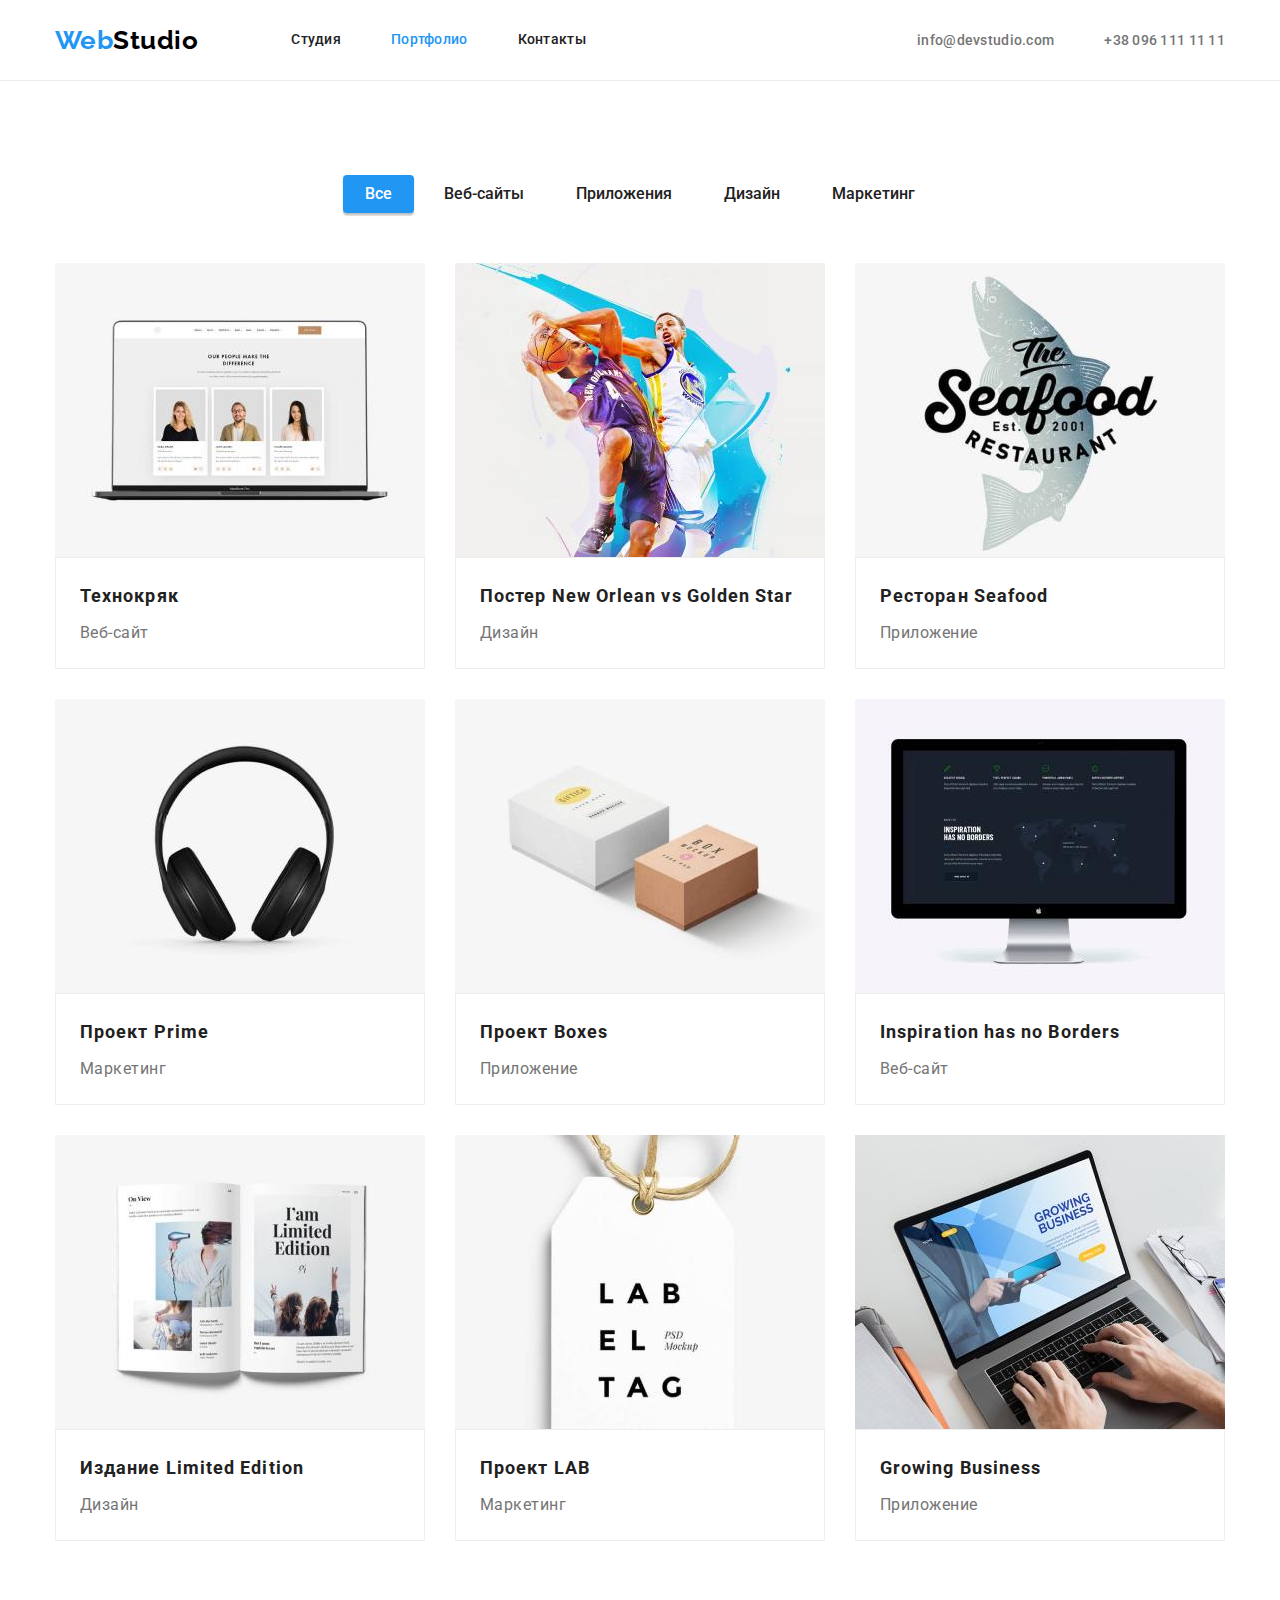
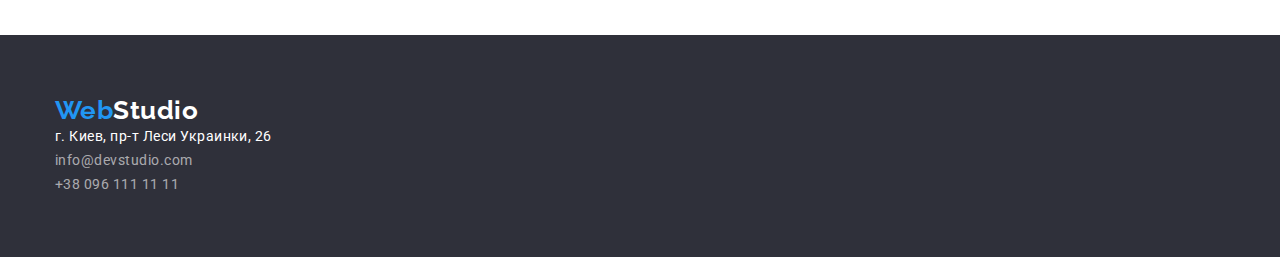
==== portfolio.html @ df2bde02 "Добавлены стили для геометрии и позиционирование контента" ====
<!DOCTYPE html>
<html lang="ru">
   <head>
      <meta charset="UTF-8" />
      <meta http-equiv="X-UA-Compatible" content="IE=edge" />
      <meta name="viewport" content="width=device-width, initial-scale=1.0" />
      <title>Портфолио</title>
      <link rel="preconnect" href="https://fonts.googleapis.com" />
      <link rel="preconnect" href="https://fonts.gstatic.com" crossorigin />
      <link
         href="https://fonts.googleapis.com/css2?family=Raleway:wght@700&family=Roboto:wght@400;500;700;900&display=swap"
         rel="stylesheet"
      />
      <link
         rel="stylesheet"
         href="https://cdnjs.cloudflare.com/ajax/libs/modern-normalize/1.1.0/modern-normalize.css"
      />
      <link rel="stylesheet" href="./css/styles.css" />
   </head>

   <body>
      <!-- Шапка страницы -->
      <header class="header">
         <div class="container header-container">
            <nav class="header-nav">
               <a class="header-logo link" href="./index.html" lang="en"
                  ><span class="accent">Web</span>Studio</a
               >
               <ul class="nav-list list">
                  <li class="nav-item">
                     <a class="nav-link link" href="./index.html">Студия</a>
                  </li>
                  <li class="nav-item">
                     <a class="nav-link link current" href="./portfolio.html">Портфолио</a>
                  </li>
                  <li class="nav-item"><a class="nav-link link" href="">Контакты</a></li>
               </ul>
            </nav>
            <ul class="contact-list list">
               <li class="contact-item">
                  <a class="contact-link link" href="mailto:info@devstudio.com"
                     >info@devstudio.com</a
                  >
               </li>
               <li class="contact-item">
                  <a class="contact-link link" href="tel:+380961111111">+38 096 111 11 11</a>
               </li>
            </ul>
         </div>
      </header>
      <!-- Уникальный контент страницы -->
      <main>
         <section class="portfolio section">
            <div class="container">
               <h1 class="visually-hidden">Работы</h1>
               <ul class="filter-list list">
                  <li class="filter-item">
                     <button type="button" class="filter-btn current-btn">Все</button>
                  </li>
                  <li class="filter-item">
                     <button type="button" class="filter-btn">Веб-сайты</button>
                  </li>
                  <li class="filter-item">
                     <button type="button" class="filter-btn">Приложения</button>
                  </li>
                  <li class="filter-item">
                     <button type="button" class="filter-btn">Дизайн</button>
                  </li>
                  <li class="filter-item">
                     <button type="button" class="filter-btn">Маркетинг</button>
                  </li>
               </ul>
               <ul class="portfolio-list list">
                  <li class="portfolio-item">
                     <img src="./images/project-1.jpg" alt="экран ноутбука" width="370" />
                     <div class="portfolio-wrap">
                        <h2 class="portfolio-titles">Технокряк</h2>
                        <p class="portfolio-category">Веб-сайт</p>
                     </div>
                  </li>
                  <li class="portfolio-item">
                     <img
                        src="./images/project-2.jpg"
                        alt="два баскетболиста с мячом"
                        width="370"
                     />
                     <div class="portfolio-wrap">
                        <h2 class="portfolio-titles">
                           Постер <span lang="en">New Orlean vs Golden Star</span>
                        </h2>
                        <p class="portfolio-category">Дизайн</p>
                     </div>
                  </li>
                  <li class="portfolio-item">
                     <img
                        src="./images/project-3.jpg"
                        alt="надпись с фоном в виде рыбы"
                        width="370"
                     />
                     <div class="portfolio-wrap">
                        <h2 class="portfolio-titles">Ресторан <span lang="en">Seafood</span></h2>
                        <p class="portfolio-category">Приложение</p>
                     </div>
                  </li>
                  <li class="portfolio-item">
                     <img src="./images/project-4.jpg" alt="наушники" width="370" />
                     <div class="portfolio-wrap">
                        <h2 class="portfolio-titles">Проект <span lang="en">Prime</span></h2>
                        <p class="portfolio-category">Маркетинг</p>
                     </div>
                  </li>
                  <li class="portfolio-item">
                     <img src="./images/project-5.jpg" alt="коробки" width="370" />
                     <div class="portfolio-wrap">
                        <h2 class="portfolio-titles">Проект <span lang="en">Boxes</span></h2>
                        <p class="portfolio-category">Приложение</p>
                     </div>
                  </li>
                  <li class="portfolio-item">
                     <img src="./images/project-6.jpg" alt="монитор" width="370" />
                     <div class="portfolio-wrap">
                        <h2 class="portfolio-titles" lang="en">Inspiration has no Borders</h2>
                        <p class="portfolio-category">Веб-сайт</p>
                     </div>
                  </li>
                  <li class="portfolio-item">
                     <img src="./images/project-7.jpg" alt="разворот журнала" width="370" />
                     <div class="portfolio-wrap">
                        <h2 class="portfolio-titles">
                           Издание <span lang="en">Limited Edition</span>
                        </h2>
                        <p class="portfolio-category">Дизайн</p>
                     </div>
                  </li>
                  <li class="portfolio-item">
                     <img src="./images/project-8.jpg" alt="белая бирка" width="370" />
                     <div class="portfolio-wrap">
                        <h2 class="portfolio-titles">Проект <span lang="en">LAB</span></h2>
                        <p class="portfolio-category">Маркетинг</p>
                     </div>
                  </li>
                  <li class="portfolio-item">
                     <img
                        src="./images/project-9.jpg"
                        alt="человек работает за ноутбуком"
                        width="370"
                     />
                     <div class="portfolio-wrap">
                        <h2 class="portfolio-titles" lang="en">Growing Business</h2>
                        <p class="portfolio-category">Приложение</p>
                     </div>
                  </li>
               </ul>
            </div>
         </section>
      </main>
      <footer class="footer">
         <div class="container footer-wrap">
            <a class="footer-logo link" href="./index.html"
               ><span class="accent">Web</span>Studio</a
            >
            <address class="footer-address">
               <ul class="footer-list list">
                  <li class="footer-item">
                     <a
                        class="footer-map link"
                        href="https://goo.gl/maps/WgoKR5kKBHzv3oiY9"
                        target="_blank"
                        rel="noopener noreferrer"
                        >г. Киев, пр-т Леси Украинки, 26</a
                     >
                  </li>
                  <li class="footer-item">
                     <a class="footer-contact link" href="mailto:info@devstudio.com"
                        >info@devstudio.com</a
                     >
                  </li>
                  <li class="footer-item">
                     <a class="footer-contact link" href="tel:+380961111111">+38 096 111 11 11</a>
                  </li>
               </ul>
            </address>
         </div>
      </footer>
   </body>
</html>
---- css/styles.css ----
:root {
   --main-text-color: #757575;
   --main-title-color: #212121;
   --main-logo-color: #000000;
   --accent-color: #2196f3;
   --secondary-title-color: #ffffff;
   --third-link-color: rgba(255, 255, 255, 0.6);
   --secondary-bgr-color: #2f303a;
   --team-bgr-color: #f5f4fa;
   --border-color: #ececec;
}
body {
   font-family: 'Roboto', sans-serif;
   letter-spacing: 0.03em;
   color: var(--main-title-color);
   background-color: var(--secondary-title-color);
}
p,
h1,
h2,
h3,
h4,
h5,
h6 {
   margin: 0;
}
ul {
   margin: 0;
   padding: 0;
}
img {
   display: block;
   max-width: 100%;
   height: auto;
}
.container {
   width: 1200px;
   padding-left: 15px;
   padding-right: 15px;
   margin: 0 auto;
}
.section {
   padding-top: 94px;
   padding-bottom: 94px;
}

.list {
   list-style: none;
}
.link {
   text-decoration: none;
}
.visually-hidden {
   position: absolute;
   white-space: nowrap;
   width: 1px;
   height: 1px;
   overflow: hidden;
   border: 0;
   padding: 0;
   clip: rect(0 0 0 0);
   clip-path: inset(50%);
   margin: -1px;
}
/* ---------------------------------HEADER---------------------------- */
.header-container,
.header-nav,
.nav-list {
   display: flex;
   align-items: center;
}
.contact-list {
   display: flex;
   margin-left: auto;
}
.header {
   border-bottom: 1px solid var(--border-color);
}
.nav-item:not(:last-child),
.contact-item:not(:last-child) {
   margin-right: 50px;
}
.header-logo {
   font-family: Raleway;
   font-weight: 700;
   font-size: 26px;
   line-height: 1.19;
   color: var(--main-logo-color);

   margin-right: 93px;
}
.nav-link {
   font-weight: 500;
   font-size: 14px;
   line-height: 1.14;
   letter-spacing: 0.02em;
   color: var(--main-title-color);

   display: block;
   padding-top: 32px;
   padding-bottom: 32px;
}
.accent,
.current {
   color: var(--accent-color);
}
.contact-link {
   font-weight: 500;
   font-size: 14px;
   line-height: 1.14;
   letter-spacing: 0.02em;
   color: var(--main-text-color);
}
.contact-link:hover,
.contact-link:focus,
.footer-contact:hover,
.footer-contact:focus {
   color: var(--accent-color);
}
/* ---------------------------HERO--------------------------- */
.hero {
   background-color: var(--secondary-bgr-color);

   text-align: center;
   padding-top: 200px;
   padding-bottom: 200px;
}
.hero-title {
   font-weight: 900;
   font-size: 44px;
   line-height: 1.36;
   text-align: center;
   letter-spacing: 0.06em;
   text-transform: uppercase;
   color: var(--secondary-title-color);

   margin-bottom: 30px;
}
.button {
   font-family: inherit;
   font-weight: 700;
   font-size: 16px;
   line-height: 1.87;
   letter-spacing: 0.06em;
   color: var(--secondary-title-color);
   background-color: var(--accent-color);
   cursor: pointer;

   border: 0;
   border-radius: 4px;
   padding: 10px 32px;
}
/* ---------------------------ADVANTAGE SECTION2----------------- */
.advantage-list {
   display: flex;
}
.advantage-item {
   width: 270px;
}
.advantage-item:not(:last-child) {
   margin-right: 30px;
}
.advantage-title {
   font-size: 14px;
   line-height: 1.14;
   text-transform: uppercase;
   margin-bottom: 10px;
}
.advantage-text {
   font-size: 14px;
   line-height: 1.71;
   color: var(--main-text-color);
}
/* ---------------------------OUR WORK-------------------------- */
.work-section {
   padding-top: 0;
}
.work-title {
   font-size: 36px;
   line-height: 1.17;
   text-align: center;

   margin-bottom: 50px;
}
.work-list {
   display: flex;
}
.work-item:not(:last-child) {
   margin-right: 30px;
}
/* ----------------------------TEAM------------------------------ */
.team {
   background-color: var(--team-bgr-color);
}
.team-title {
   font-size: 36px;
   line-height: 1.17;
   text-align: center;

   margin-bottom: 50px;
}
.team-list {
   display: flex;
   margin-right: -30px;
}
.team-item {
   margin-right: 30px;

   border-radius: 0px 0px 4px 4px;
   background: #ffffff;
   box-shadow: 0px 1px 3px rgba(0, 0, 0, 0.12), 0px 1px 1px rgba(0, 0, 0, 0.14),
      0px 2px 1px rgba(0, 0, 0, 0.2);
}

.team-member {
   padding-top: 30px;
   padding-bottom: 30px;
}
.team-name {
   font-weight: 500;
   font-size: 16px;
   line-height: 1.19;
   text-align: center;

   margin-bottom: 10px;
}
.team-position {
   font-size: 16px;
   line-height: 1.19;
   text-align: center;
   color: var(--main-text-color);
}
/* ----------------------------PORTFOLIO--------------------------*/
.filter-list {
   display: flex;
   justify-content: center;
   margin-right: -8px;
   margin-bottom: 50px;
}
.filter-item {
   margin-right: 8px;
}
.filter-btn {
   font-family: inherit;
   font-weight: 500;
   font-size: 16px;
   line-height: 1.62;
   text-align: center;
   color: var(--main-title-color);
   background-color: var(--secondary-title-color);
   cursor: pointer;

   padding: 6px 22px;
   border: 0;
}
.filter-btn:hover,
.filter-btn:focus,
.current-btn {
   color: var(--secondary-title-color);
   background-color: var(--accent-color);
   box-shadow: 0px 3px 1px rgba(0, 0, 0, 0.1), 0px 1px 2px rgba(0, 0, 0, 0.08),
      0px 2px 2px rgba(0, 0, 0, 0.12);
   border-radius: 4px;
   border: 0;
}
.portfolio-list {
   display: flex;
   flex-wrap: wrap;
   margin-right: -30px;
   margin-bottom: -30px;
}
.portfolio-item {
   flex-basis: calc(100% / 3 - 30px);
   margin-right: 30px;
   margin-bottom: 30px;
}
.portfolio-wrap {
   background: var(--secondary-title-color);
   border: 1px solid #eeeeee;
   padding: 20px 24px;
}
.portfolio-titles {
   font-size: 18px;
   line-height: 2;
   letter-spacing: 0.06em;

   margin-bottom: 4px;
}

.portfolio-category {
   font-size: 16px;
   line-height: 1.87;
   color: var(--main-text-color);
}

/* ----------------------------FOOTER--------------------------- */
.footer {
   background-color: var(--secondary-bgr-color);
}
.footer-wrap {
   padding-top: 60px;
   padding-bottom: 60px;
}
.footer-logo {
   font-family: Raleway;
   font-weight: 700;
   font-size: 26px;
   line-height: 1.19;
   color: var(--secondary-title-color);

   margin-bottom: 20px;
}
.footer-address {
   font-style: normal;
   font-size: 14px;
   line-height: 1.71;
}
.footer-map {
   color: var(--secondary-title-color);
}
.footer-contact {
   color: var(--third-link-color);
}
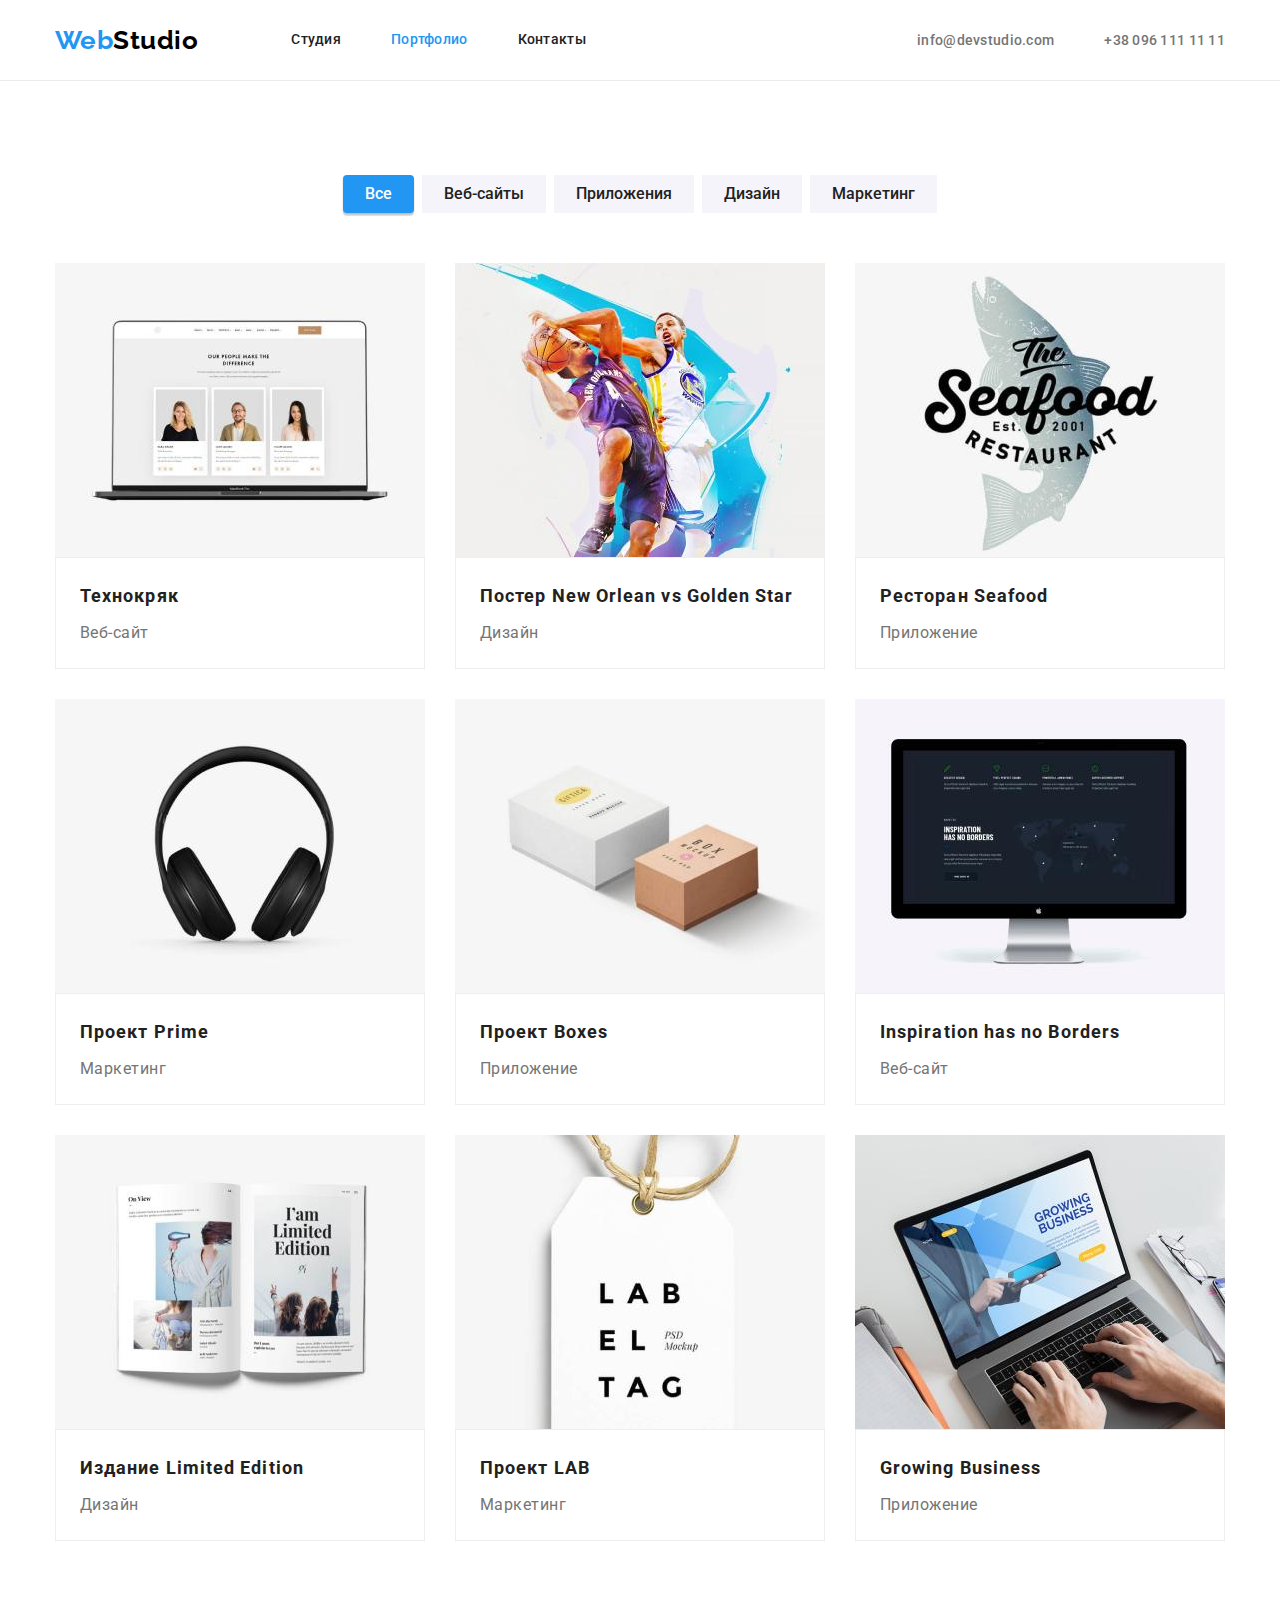
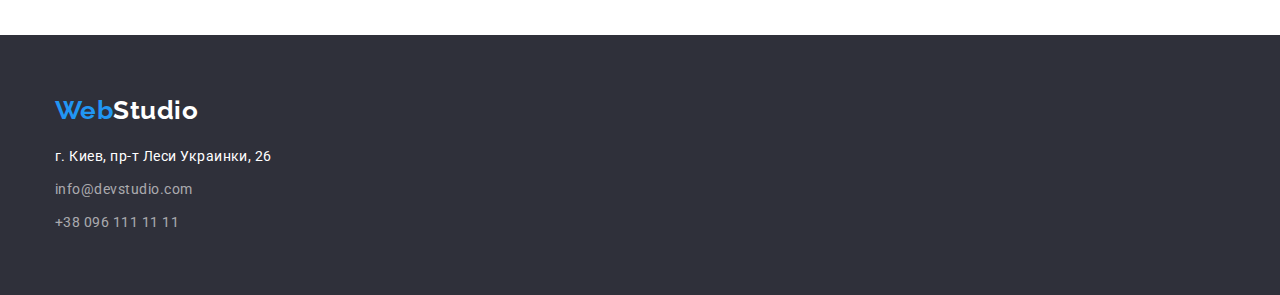
==== commit 219c669b: "Добавлены исправления по замечаниям ментора" ====
--- a/portfolio.html
+++ b/portfolio.html
@@ -155,7 +155,7 @@
          </section>
       </main>
       <footer class="footer">
-         <div class="container footer-wrap">
+         <div class="container">
             <a class="footer-logo link" href="./index.html"
                ><span class="accent">Web</span>Studio</a
             >
--- a/css/styles.css
+++ b/css/styles.css
@@ -88,6 +88,8 @@
    color: var(--main-logo-color);
 
    margin-right: 93px;
+   padding-top: 24px;
+   padding-bottom: 24px;
 }
 .nav-link {
    font-weight: 500;
@@ -110,6 +112,9 @@
    line-height: 1.14;
    letter-spacing: 0.02em;
    color: var(--main-text-color);
+
+   padding-top: 32px;
+   padding-bottom: 32px;
 }
 .contact-link:hover,
 .contact-link:focus,
@@ -234,10 +239,9 @@
 .filter-list {
    display: flex;
    justify-content: center;
-   margin-right: -8px;
    margin-bottom: 50px;
 }
-.filter-item {
+.filter-item:not(:last-child) {
    margin-right: 8px;
 }
 .filter-btn {
@@ -247,7 +251,7 @@
    line-height: 1.62;
    text-align: center;
    color: var(--main-title-color);
-   background-color: var(--secondary-title-color);
+   background-color: var(--team-bgr-color);
    cursor: pointer;
 
    padding: 6px 22px;
@@ -296,8 +300,7 @@
 /* ----------------------------FOOTER--------------------------- */
 .footer {
    background-color: var(--secondary-bgr-color);
-}
-.footer-wrap {
+
    padding-top: 60px;
    padding-bottom: 60px;
 }
@@ -308,6 +311,7 @@
    line-height: 1.19;
    color: var(--secondary-title-color);
 
+   display: block;
    margin-bottom: 20px;
 }
 .footer-address {
@@ -315,6 +319,9 @@
    font-size: 14px;
    line-height: 1.71;
 }
+.footer-item:not(:last-child) {
+   margin-bottom: 9px;
+}
 .footer-map {
    color: var(--secondary-title-color);
 }
